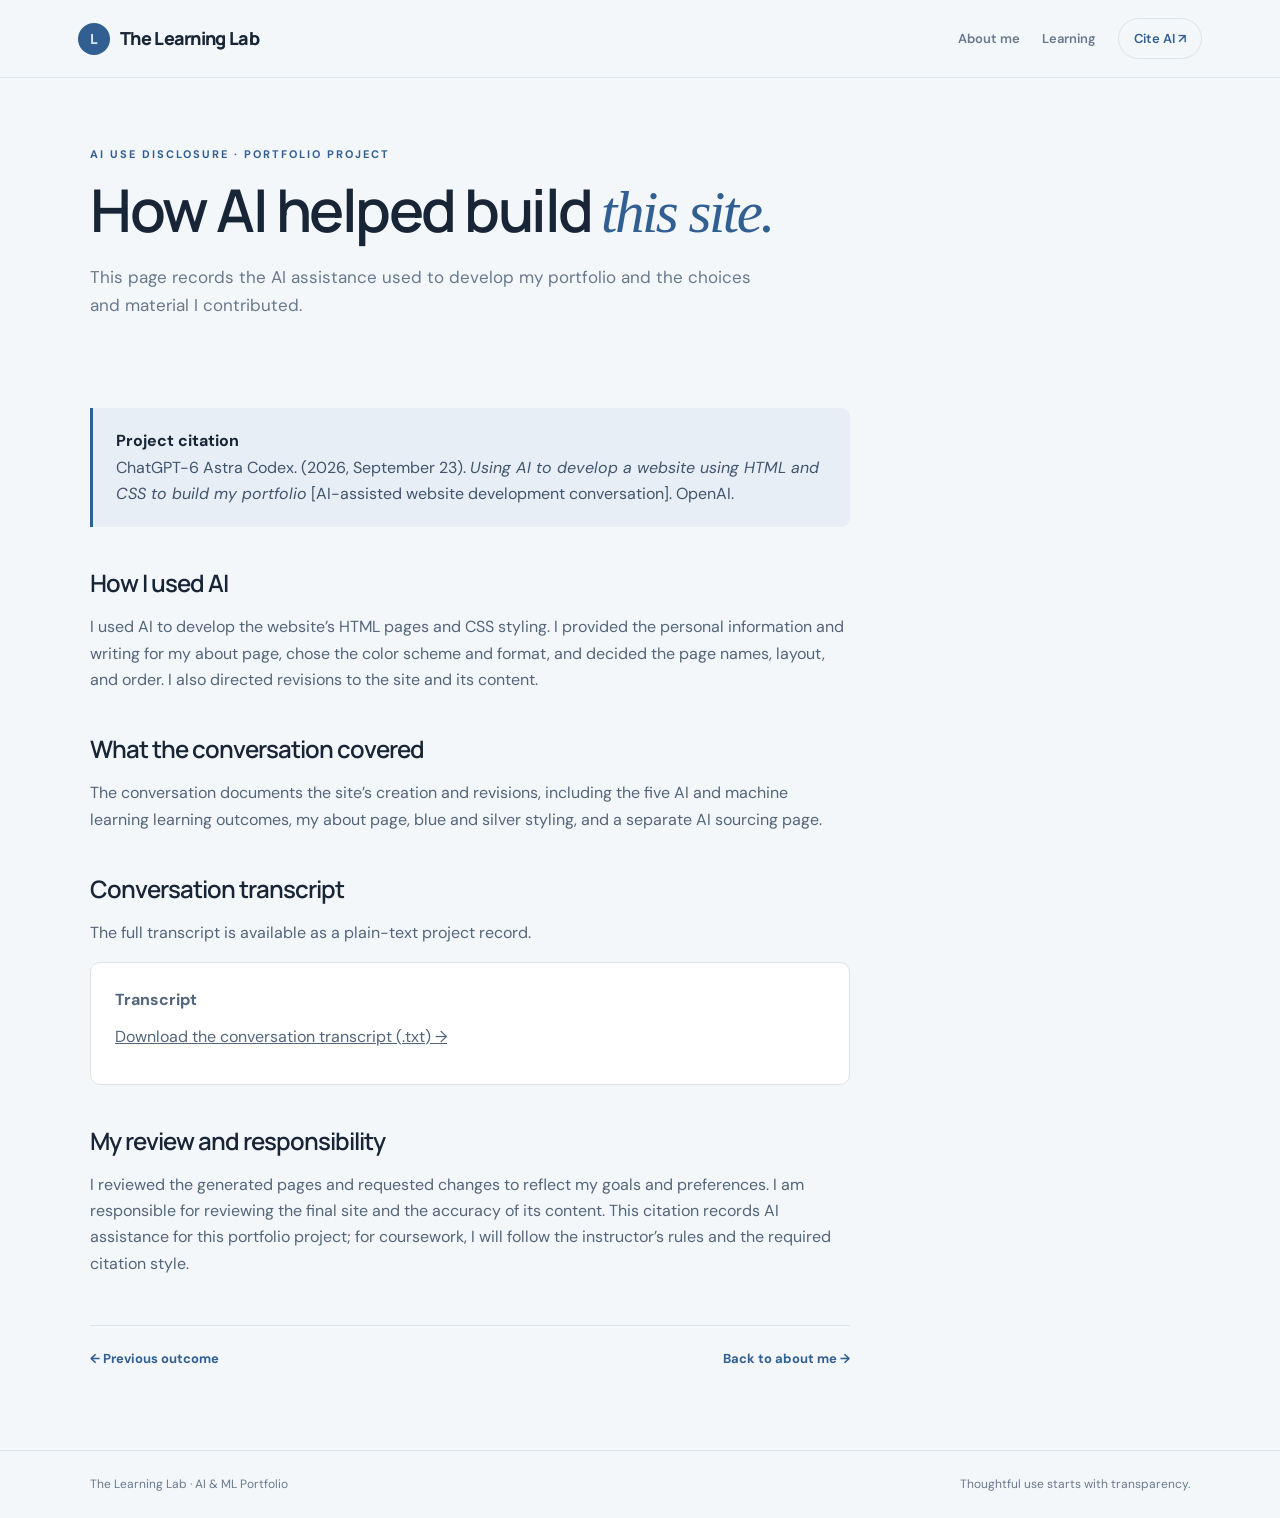
==== cite-ai.html @ f6f49bab "Add files via upload" ====
<!doctype html>
<html lang="en">
<head><meta charset="utf-8"><meta name="viewport" content="width=device-width,initial-scale=1"><meta name="description" content="AI use disclosure and project citation for BillyBob Baumgartner's portfolio website."><title>AI Sources &amp; Attribution · The Learning Lab</title><link rel="stylesheet" href="styles.css"></head>
<body>
<header><nav class="nav"><a class="brand" href="index.html"><span class="brand-mark">L</span> The Learning Lab</a><div class="links"><a href="index.html">About me</a><a href="outcome-1.html">Learning</a><a aria-current="page" href="cite-ai.html" class="cite-link">Cite AI ↗</a></div></nav></header>
<main class="wrap">
<section class="page-head"><div class="eyebrow">AI use disclosure · Portfolio project</div><h1>How AI helped build <em>this site.</em></h1><p>This page records the AI assistance used to develop my portfolio and the choices and material I contributed.</p></section>
<article class="content">
<div class="callout"><strong>Project citation</strong><br>ChatGPT-6 Astra Codex. (2026, September 23). <em>Using AI to develop a website using HTML and CSS to build my portfolio</em> [AI-assisted website development conversation]. OpenAI.</div>
<h2>How I used AI</h2>
<p>I used AI to develop the website’s HTML pages and CSS styling. I provided the personal information and writing for my about page, chose the color scheme and format, and decided the page names, layout, and order. I also directed revisions to the site and its content.</p>
<h2>What the conversation covered</h2>
<p>The conversation documents the site’s creation and revisions, including the five AI and machine learning learning outcomes, my about page, blue and silver styling, and a separate AI sourcing page.</p>
<h2>Conversation transcript</h2>
<p>The full transcript is available as a plain-text project record.</p>
<div class="citation"><p><strong>Transcript</strong></p><p><a href="conversation-transcript.txt" download>Download the conversation transcript (.txt) →</a></p></div>
<h2>My review and responsibility</h2>
<p>I reviewed the generated pages and requested changes to reflect my goals and preferences. I am responsible for reviewing the final site and the accuracy of its content. This citation records AI assistance for this portfolio project; for coursework, I will follow the instructor’s rules and the required citation style.</p>
<div class="page-nav"><a href="outcome-5.html">← Previous outcome</a><a href="index.html">Back to about me →</a></div>
</article></main>
<footer><div class="wrap footer-inner"><span>The Learning Lab · AI &amp; ML Portfolio</span><span>Thoughtful use starts with transparency.</span></div></footer>
</body></html>
---- styles.css ----
@import url('https://fonts.googleapis.com/css2?family=DM+Sans:wght@400;500;600;700&family=Manrope:wght@400;500;600;700;800&display=swap');
:root{--ink:#172536;--muted:#68798c;--paper:#f4f7fa;--white:#fff;--green:#315f91;--lime:#dce5ee;--line:#dce3eb;--orange:#718ba8;--serif:Georgia,'Times New Roman',serif;--sans:'DM Sans',sans-serif;--display:'Manrope',sans-serif}*{box-sizing:border-box}html{scroll-behavior:smooth}body{margin:0;background:var(--paper);color:var(--ink);font-family:var(--sans);font-size:16px;line-height:1.65}a{color:inherit}header{background:var(--paper);position:sticky;top:0;z-index:5;border-bottom:1px solid #e0e6ee}.nav{max-width:1180px;margin:auto;padding:18px 28px;display:flex;align-items:center;justify-content:space-between;gap:24px}.brand{text-decoration:none;font-family:var(--display);font-weight:800;font-size:18px;letter-spacing:-.7px;display:flex;align-items:center;gap:10px}.brand-mark{width:32px;height:32px;display:grid;place-items:center;background:var(--green);color:var(--lime);border-radius:50%;font-size:14px}.links{display:flex;gap:22px;align-items:center;flex-wrap:wrap}.links a{text-decoration:none;color:var(--muted);font-size:13px;font-weight:600;transition:color .2s}.links a:hover,.links a[aria-current=page]{color:var(--green)}.links .cite-link{padding:9px 15px;border:1px solid var(--line);border-radius:99px;color:var(--ink)}.wrap{width:min(1100px,calc(100% - 48px));margin:auto}.hero{padding:76px 0 65px;display:grid;grid-template-columns:1.2fr .8fr;gap:70px;align-items:center}.eyebrow{font-size:11px;letter-spacing:2px;text-transform:uppercase;color:var(--green);font-weight:700}.hero h1,.page-head h1{font-family:var(--display);font-size:clamp(40px,6vw,70px);line-height:1.06;letter-spacing:-3.5px;margin:15px 0 20px;font-weight:600}.hero h1 em,.page-head h1 em{font-family:var(--serif);font-weight:400;color:var(--green)}.hero p,.page-head p{font-size:17px;color:var(--muted);max-width:560px}.hero-visual{height:355px;background:var(--green);border-radius:180px 180px 14px 14px;position:relative;display:grid;place-items:center;overflow:hidden}.hero-visual:before,.hero-visual:after{content:'';position:absolute;border:1px solid rgba(220,229,238,.35);border-radius:50%;width:260px;height:260px}.hero-visual:after{width:340px;height:340px}.orb{width:170px;height:170px;background:var(--lime);border-radius:50%;display:grid;place-items:center;font:72px var(--serif);color:var(--green);box-shadow:0 0 90px rgba(220,229,238,.28);z-index:1}.orbit-note{position:absolute;z-index:2;color:#edf3f8;font-size:12px;letter-spacing:1px;top:26px;left:30px}.visual-caption{position:absolute;bottom:22px;right:24px;color:#d5e0eb;font-size:12px}.section{padding:60px 0}.section-head{display:flex;justify-content:space-between;align-items:end;margin-bottom:28px;gap:20px}.section-head h2,.content h2{font-family:var(--display);letter-spacing:-1px;font-size:30px;font-weight:600;line-height:1.2;margin:8px 0}.section-head p{color:var(--muted);max-width:400px;margin:0;font-size:14px}.card-grid{display:grid;grid-template-columns:repeat(3,1fr);gap:14px}.card{background:var(--white);border:1px solid var(--line);border-radius:12px;padding:22px;text-decoration:none;display:flex;flex-direction:column;min-height:196px;transition:transform .2s,border-color .2s}.card:hover{transform:translateY(-3px);border-color:#a6bbd3}.card-num{font-size:11px;color:var(--green);letter-spacing:1.3px;font-weight:700}.card h3{font-family:var(--display);font-size:17px;line-height:1.4;letter-spacing:-.35px;margin:15px 0 12px;font-weight:600}.card-arrow{margin-top:auto;align-self:flex-end;color:var(--green);font-size:20px}.about-band{background:#e8edf3;padding:55px 0}.about-band p{max-width:700px;color:var(--muted);margin:0}.page-head{padding:67px 0 45px;max-width:840px}.page-head h1{font-size:clamp(38px,5vw,59px);letter-spacing:-2.5px}.page-head p{max-width:690px}.content{max-width:760px;padding:0 0 80px}.content h2{font-size:24px;margin-top:42px}.content h3{font-size:16px;margin:26px 0 8px}.content p,.content li{color:#53657a}.content ul{padding-left:22px}.content li{padding:4px 0}.callout{background:#e8eef5;border-left:3px solid var(--green);padding:20px 23px;border-radius:0 9px 9px 0;margin:27px 0;color:#40556e}.callout strong{color:var(--ink)}.tag-row{display:flex;gap:8px;flex-wrap:wrap;margin-top:21px}.tag{border:1px solid var(--line);border-radius:99px;padding:6px 11px;font-size:12px;color:var(--muted)}.progress{height:4px;background:var(--line);margin-top:14px;border-radius:8px;overflow:hidden}.progress span{display:block;background:var(--green);height:100%}.page-nav{display:flex;justify-content:space-between;gap:20px;border-top:1px solid var(--line);padding-top:22px;margin-top:48px}.page-nav a{text-decoration:none;color:var(--green);font-size:13px;font-weight:700}footer{border-top:1px solid var(--line);padding:24px 0;color:var(--muted);font-size:12px}.footer-inner{display:flex;justify-content:space-between;gap:20px;flex-wrap:wrap}.citation{background:white;border:1px solid var(--line);padding:24px;border-radius:10px;margin:16px 0}.citation p{margin:0 0 10px}.citation code{font-family:var(--sans);font-size:14px;white-space:normal;color:#455b73}.small{font-size:13px;color:var(--muted)}@media(max-width:760px){.nav{align-items:flex-start;flex-direction:column;gap:13px}.links{gap:13px}.links a{font-size:12px}.hero{grid-template-columns:1fr;gap:35px;padding-top:49px}.hero-visual{height:290px}.card-grid{grid-template-columns:1fr 1fr}.section-head{align-items:flex-start;flex-direction:column}.page-head{padding-top:48px}}@media(max-width:480px){.wrap{width:calc(100% - 34px)}.card-grid{grid-template-columns:1fr}.card{min-height:155px}.hero h1{letter-spacing:-2px}.page-head h1{letter-spacing:-1.8px}.links{gap:10px}.links .cite-link{padding:5px 10px}}
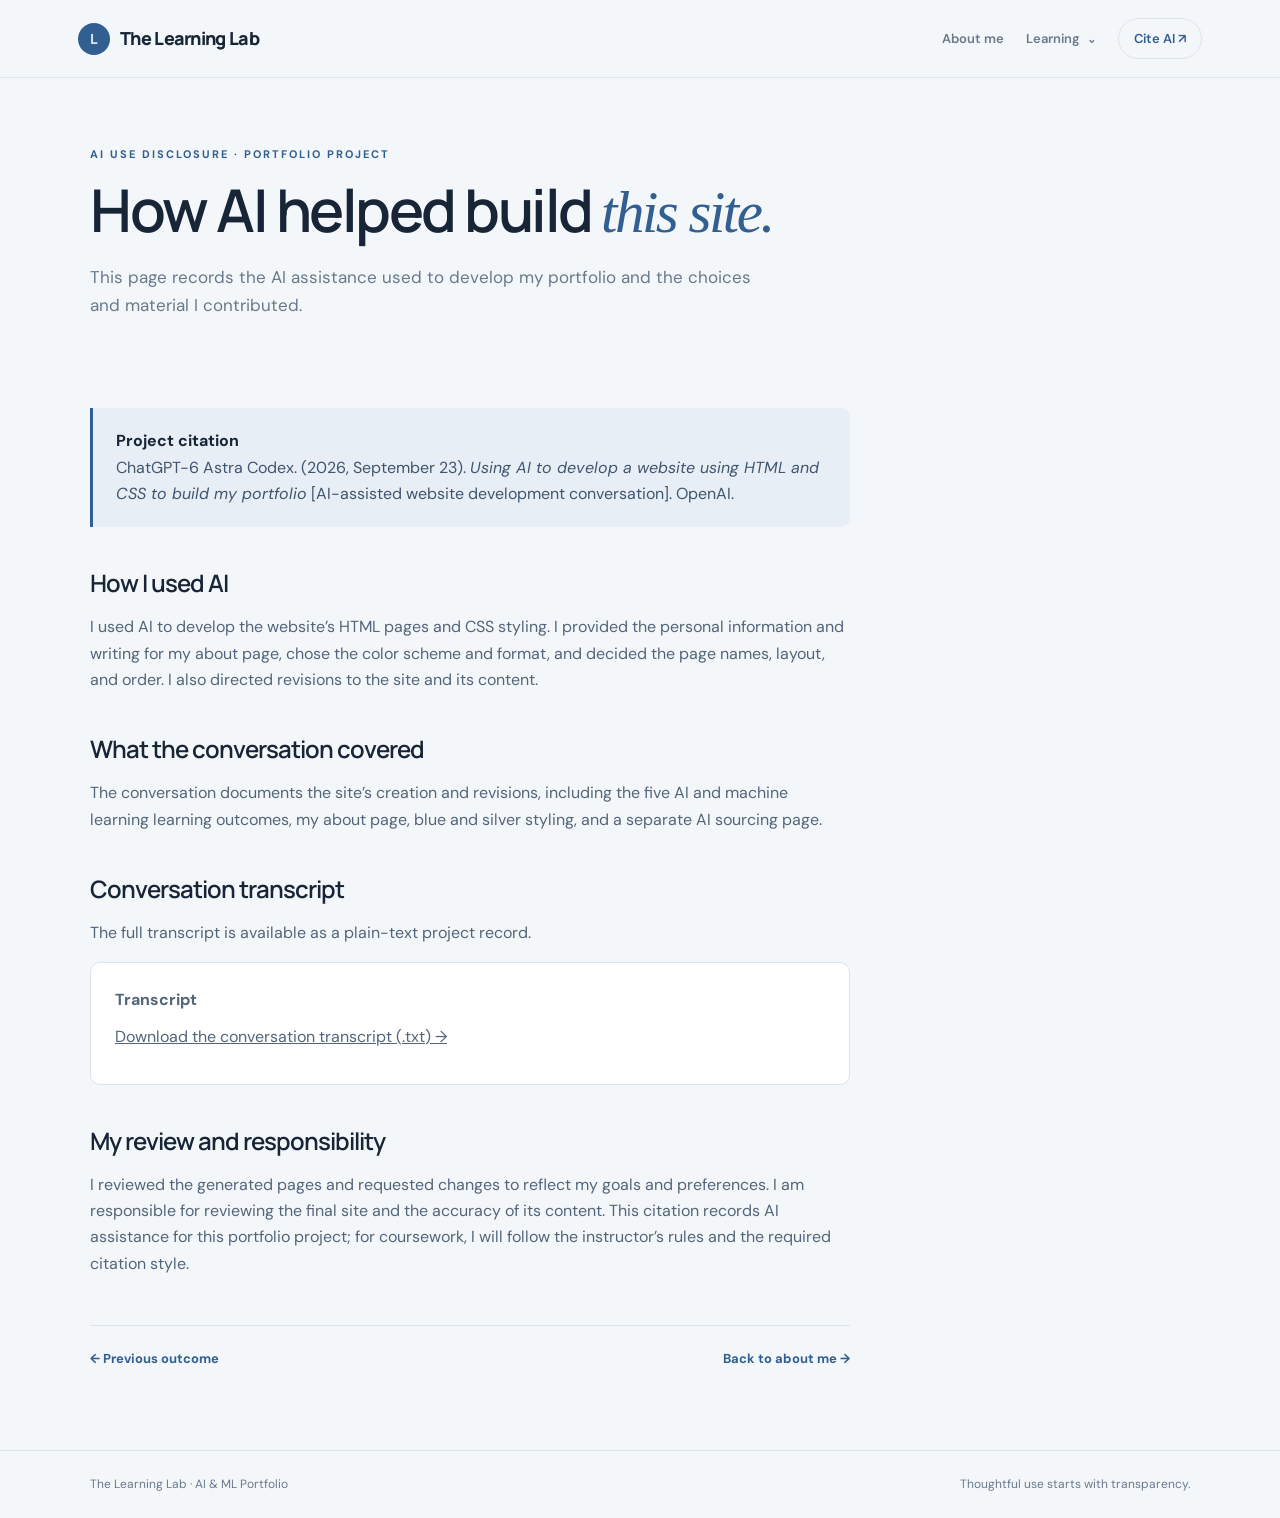
==== commit 98a09306: "Add files via upload" ====
--- a/cite-ai.html
+++ b/cite-ai.html
@@ -2,7 +2,7 @@
 <html lang="en">
 <head><meta charset="utf-8"><meta name="viewport" content="width=device-width,initial-scale=1"><meta name="description" content="AI use disclosure and project citation for BillyBob Baumgartner's portfolio website."><title>AI Sources &amp; Attribution · The Learning Lab</title><link rel="stylesheet" href="styles.css"></head>
 <body>
-<header><nav class="nav"><a class="brand" href="index.html"><span class="brand-mark">L</span> The Learning Lab</a><div class="links"><a href="index.html">About me</a><a href="outcome-1.html">Learning</a><a aria-current="page" href="cite-ai.html" class="cite-link">Cite AI ↗</a></div></nav></header>
+<header><nav class="nav"><a class="brand" href="index.html"><span class="brand-mark">L</span> The Learning Lab</a><div class="links"><a href="index.html">About me</a><details class="nav-dropdown"><summary>Learning <span aria-hidden="true">⌄</span></summary><div class="dropdown-menu"><a href="outcome-1.html">01 · AI &amp; ML history</a><a href="outcome-2.html">02 · Ethics &amp; society</a><a href="outcome-3.html">03 · Search &amp; adversarial reasoning</a><a href="outcome-4.html">04 · Machine learning approaches</a><a href="outcome-5.html">05 · Generative AI &amp; language models</a></div></details><a aria-current="page" href="cite-ai.html" class="cite-link">Cite AI ↗</a></div></nav></header>
 <main class="wrap">
 <section class="page-head"><div class="eyebrow">AI use disclosure · Portfolio project</div><h1>How AI helped build <em>this site.</em></h1><p>This page records the AI assistance used to develop my portfolio and the choices and material I contributed.</p></section>
 <article class="content">
--- a/styles.css
+++ b/styles.css
@@ -1,2 +1,4 @@
 @import url('https://fonts.googleapis.com/css2?family=DM+Sans:wght@400;500;600;700&family=Manrope:wght@400;500;600;700;800&display=swap');
 :root{--ink:#172536;--muted:#68798c;--paper:#f4f7fa;--white:#fff;--green:#315f91;--lime:#dce5ee;--line:#dce3eb;--orange:#718ba8;--serif:Georgia,'Times New Roman',serif;--sans:'DM Sans',sans-serif;--display:'Manrope',sans-serif}*{box-sizing:border-box}html{scroll-behavior:smooth}body{margin:0;background:var(--paper);color:var(--ink);font-family:var(--sans);font-size:16px;line-height:1.65}a{color:inherit}header{background:var(--paper);position:sticky;top:0;z-index:5;border-bottom:1px solid #e0e6ee}.nav{max-width:1180px;margin:auto;padding:18px 28px;display:flex;align-items:center;justify-content:space-between;gap:24px}.brand{text-decoration:none;font-family:var(--display);font-weight:800;font-size:18px;letter-spacing:-.7px;display:flex;align-items:center;gap:10px}.brand-mark{width:32px;height:32px;display:grid;place-items:center;background:var(--green);color:var(--lime);border-radius:50%;font-size:14px}.links{display:flex;gap:22px;align-items:center;flex-wrap:wrap}.links a{text-decoration:none;color:var(--muted);font-size:13px;font-weight:600;transition:color .2s}.links a:hover,.links a[aria-current=page]{color:var(--green)}.links .cite-link{padding:9px 15px;border:1px solid var(--line);border-radius:99px;color:var(--ink)}.wrap{width:min(1100px,calc(100% - 48px));margin:auto}.hero{padding:76px 0 65px;display:grid;grid-template-columns:1.2fr .8fr;gap:70px;align-items:center}.eyebrow{font-size:11px;letter-spacing:2px;text-transform:uppercase;color:var(--green);font-weight:700}.hero h1,.page-head h1{font-family:var(--display);font-size:clamp(40px,6vw,70px);line-height:1.06;letter-spacing:-3.5px;margin:15px 0 20px;font-weight:600}.hero h1 em,.page-head h1 em{font-family:var(--serif);font-weight:400;color:var(--green)}.hero p,.page-head p{font-size:17px;color:var(--muted);max-width:560px}.hero-visual{height:355px;background:var(--green);border-radius:180px 180px 14px 14px;position:relative;display:grid;place-items:center;overflow:hidden}.hero-visual:before,.hero-visual:after{content:'';position:absolute;border:1px solid rgba(220,229,238,.35);border-radius:50%;width:260px;height:260px}.hero-visual:after{width:340px;height:340px}.orb{width:170px;height:170px;background:var(--lime);border-radius:50%;display:grid;place-items:center;font:72px var(--serif);color:var(--green);box-shadow:0 0 90px rgba(220,229,238,.28);z-index:1}.orbit-note{position:absolute;z-index:2;color:#edf3f8;font-size:12px;letter-spacing:1px;top:26px;left:30px}.visual-caption{position:absolute;bottom:22px;right:24px;color:#d5e0eb;font-size:12px}.section{padding:60px 0}.section-head{display:flex;justify-content:space-between;align-items:end;margin-bottom:28px;gap:20px}.section-head h2,.content h2{font-family:var(--display);letter-spacing:-1px;font-size:30px;font-weight:600;line-height:1.2;margin:8px 0}.section-head p{color:var(--muted);max-width:400px;margin:0;font-size:14px}.card-grid{display:grid;grid-template-columns:repeat(3,1fr);gap:14px}.card{background:var(--white);border:1px solid var(--line);border-radius:12px;padding:22px;text-decoration:none;display:flex;flex-direction:column;min-height:196px;transition:transform .2s,border-color .2s}.card:hover{transform:translateY(-3px);border-color:#a6bbd3}.card-num{font-size:11px;color:var(--green);letter-spacing:1.3px;font-weight:700}.card h3{font-family:var(--display);font-size:17px;line-height:1.4;letter-spacing:-.35px;margin:15px 0 12px;font-weight:600}.card-arrow{margin-top:auto;align-self:flex-end;color:var(--green);font-size:20px}.about-band{background:#e8edf3;padding:55px 0}.about-band p{max-width:700px;color:var(--muted);margin:0}.page-head{padding:67px 0 45px;max-width:840px}.page-head h1{font-size:clamp(38px,5vw,59px);letter-spacing:-2.5px}.page-head p{max-width:690px}.content{max-width:760px;padding:0 0 80px}.content h2{font-size:24px;margin-top:42px}.content h3{font-size:16px;margin:26px 0 8px}.content p,.content li{color:#53657a}.content ul{padding-left:22px}.content li{padding:4px 0}.callout{background:#e8eef5;border-left:3px solid var(--green);padding:20px 23px;border-radius:0 9px 9px 0;margin:27px 0;color:#40556e}.callout strong{color:var(--ink)}.tag-row{display:flex;gap:8px;flex-wrap:wrap;margin-top:21px}.tag{border:1px solid var(--line);border-radius:99px;padding:6px 11px;font-size:12px;color:var(--muted)}.progress{height:4px;background:var(--line);margin-top:14px;border-radius:8px;overflow:hidden}.progress span{display:block;background:var(--green);height:100%}.page-nav{display:flex;justify-content:space-between;gap:20px;border-top:1px solid var(--line);padding-top:22px;margin-top:48px}.page-nav a{text-decoration:none;color:var(--green);font-size:13px;font-weight:700}footer{border-top:1px solid var(--line);padding:24px 0;color:var(--muted);font-size:12px}.footer-inner{display:flex;justify-content:space-between;gap:20px;flex-wrap:wrap}.citation{background:white;border:1px solid var(--line);padding:24px;border-radius:10px;margin:16px 0}.citation p{margin:0 0 10px}.citation code{font-family:var(--sans);font-size:14px;white-space:normal;color:#455b73}.small{font-size:13px;color:var(--muted)}@media(max-width:760px){.nav{align-items:flex-start;flex-direction:column;gap:13px}.links{gap:13px}.links a{font-size:12px}.hero{grid-template-columns:1fr;gap:35px;padding-top:49px}.hero-visual{height:290px}.card-grid{grid-template-columns:1fr 1fr}.section-head{align-items:flex-start;flex-direction:column}.page-head{padding-top:48px}}@media(max-width:480px){.wrap{width:calc(100% - 34px)}.card-grid{grid-template-columns:1fr}.card{min-height:155px}.hero h1{letter-spacing:-2px}.page-head h1{letter-spacing:-1.8px}.links{gap:10px}.links .cite-link{padding:5px 10px}}
+
+.nav-dropdown{position:relative}.nav-dropdown summary{list-style:none;cursor:pointer;color:var(--muted);font-size:13px;font-weight:600;transition:color .2s;outline:none}.nav-dropdown summary::-webkit-details-marker{display:none}.nav-dropdown summary:hover,.nav-dropdown[open] summary{color:var(--green)}.nav-dropdown summary span{margin-left:4px;font-size:11px}.nav-dropdown summary:focus-visible{outline:2px solid var(--green);outline-offset:5px;border-radius:2px}.dropdown-menu{position:absolute;right:0;top:calc(100% + 15px);width:290px;padding:7px;background:var(--white);border:1px solid var(--line);border-radius:12px;box-shadow:0 12px 30px rgba(23,37,54,.14);z-index:10}.links .dropdown-menu a{display:block;padding:10px 12px;border-radius:7px;color:var(--muted);font-size:13px;line-height:1.4}.links .dropdown-menu a:hover,.links .dropdown-menu a[aria-current=page]{background:#e8eef5;color:var(--green)}@media(max-width:760px){.dropdown-menu{left:0;right:auto;top:calc(100% + 9px);width:min(290px,calc(100vw - 40px))}}
